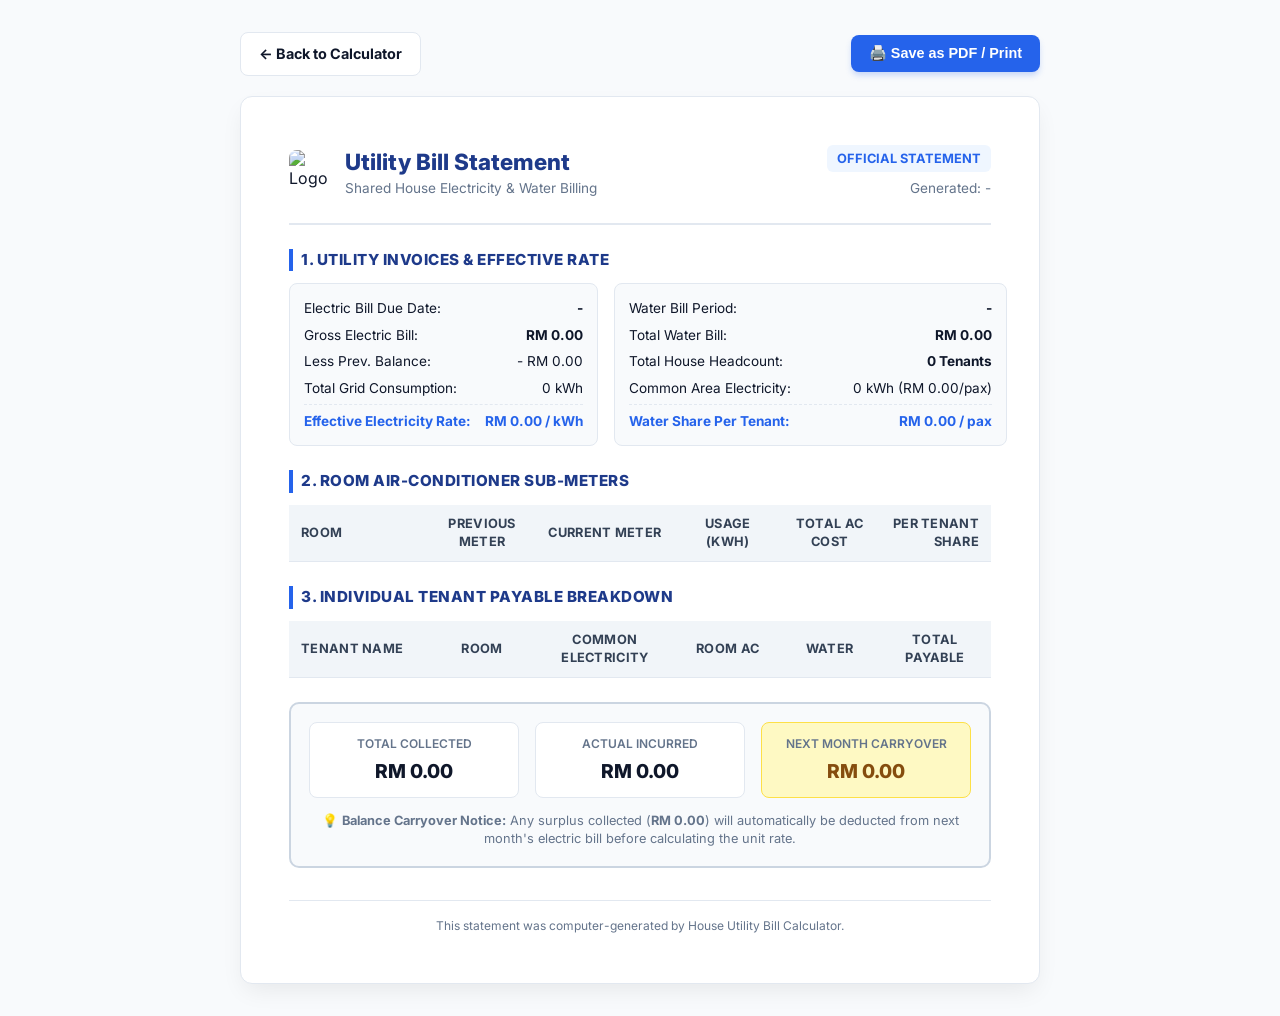
==== public/invoice.html @ c5eea4b7 "change text alignment" ====
<!DOCTYPE html>
<html lang="en">
<head>
  <meta charset="UTF-8" />
  <meta name="viewport" content="width=device-width, initial-scale=1.0" />
  <title>House Utility Bill Invoice - PDF Report</title>
  <link rel="preconnect" href="https://fonts.googleapis.com" />
  <link rel="preconnect" href="https://fonts.gstatic.com" crossorigin />
  <link href="https://fonts.googleapis.com/css2?family=Inter:wght@400;500;600;700;800&family=JetBrains+Mono:wght@500;700&display=swap" rel="stylesheet" />
  <link rel="icon" type="image/svg+xml" href="favicon.svg" />
  <style>
    :root {
      --primary: #1e3a8a;
      --accent: #2563eb;
      --text: #0f172a;
      --text-muted: #64748b;
      --border: #e2e8f0;
      --bg: #f8fafc;
      --highlight: #fef08a;
    }

    * {
      box-sizing: border-box;
      margin: 0;
      padding: 0;
    }

    body {
      font-family: 'Inter', system-ui, -apple-system, sans-serif;
      background: var(--bg);
      color: var(--text);
      padding: 32px 16px;
      line-height: 1.5;
    }

    /* Print Toolbar */
    .print-toolbar {
      max-width: 800px;
      margin: 0 auto 20px auto;
      display: flex;
      justify-content: space-between;
      align-items: center;
    }

    .btn {
      display: inline-flex;
      align-items: center;
      gap: 8px;
      padding: 10px 18px;
      font-size: 0.9rem;
      font-weight: 700;
      border-radius: 8px;
      border: none;
      cursor: pointer;
      text-decoration: none;
      transition: all 0.2s;
    }

    .btn-primary {
      background: var(--accent);
      color: #ffffff;
      box-shadow: 0 4px 6px -1px rgba(37, 99, 235, 0.25);
    }

    .btn-primary:hover {
      background: #1d4ed8;
    }

    .btn-secondary {
      background: #ffffff;
      color: var(--text);
      border: 1px solid var(--border);
    }

    .btn-secondary:hover {
      background: #f1f5f9;
    }

    /* A4 Paper Container */
    .invoice-paper {
      max-width: 800px;
      margin: 0 auto;
      background: #ffffff;
      padding: 48px;
      border-radius: 12px;
      border: 1px solid var(--border);
      box-shadow: 0 10px 25px -5px rgba(0, 0, 0, 0.08);
    }

    /* Header */
    .invoice-header {
      display: flex;
      justify-content: space-between;
      align-items: flex-start;
      border-bottom: 2px solid var(--border);
      padding-bottom: 24px;
      margin-bottom: 24px;
    }

    .brand-title {
      display: flex;
      align-items: center;
      gap: 12px;
    }

    .brand-title img {
      width: 44px;
      height: 44px;
      border-radius: 8px;
    }

    .brand-title h1 {
      font-size: 1.4rem;
      font-weight: 800;
      color: var(--primary);
    }

    .brand-title p {
      font-size: 0.85rem;
      color: var(--text-muted);
    }

    .invoice-meta {
      text-align: right;
    }

    .meta-badge {
      display: inline-block;
      background: #eff6ff;
      color: var(--accent);
      padding: 4px 10px;
      border-radius: 6px;
      font-weight: 700;
      font-size: 0.8rem;
      text-transform: uppercase;
      margin-bottom: 6px;
    }

    .meta-date {
      font-size: 0.85rem;
      color: var(--text-muted);
    }

    /* Section Boxes */
    .section-title {
      font-size: 0.95rem;
      font-weight: 800;
      color: var(--primary);
      text-transform: uppercase;
      letter-spacing: 0.5px;
      margin-bottom: 12px;
      border-left: 4px solid var(--accent);
      padding-left: 8px;
    }

    .grid-2 {
      display: grid;
      grid-template-columns: 44% 56%;
      gap: 16px;
      margin-bottom: 24px;
    }

    .info-card {
      background: #f8fafc;
      border: 1px solid var(--border);
      border-radius: 8px;
      padding: 14px;
    }

    .info-row {
      display: flex;
      justify-content: space-between;
      align-items: center;
      gap: 8px;
      font-size: 0.85rem;
      margin-bottom: 6px;
    }

    .info-row:last-child {
      margin-bottom: 0;
    }

    .info-row span:first-child {
      white-space: nowrap;
    }

    #docCommonKwh {
      text-align: left !important;
      white-space: nowrap;
    }

    .info-row.highlight {
      font-weight: 700;
      color: var(--accent);
      border-top: 1px dashed var(--border);
      padding-top: 6px;
      margin-top: 6px;
    }

    /* Tables */
    .table-section {
      margin-bottom: 24px;
    }

    table {
      width: 100%;
      border-collapse: collapse;
      font-size: 0.875rem;
      table-layout: fixed;
      font-variant-numeric: tabular-nums;
    }

    th, td {
      padding: 10px 12px;
      border-bottom: 1px solid var(--border);
      vertical-align: middle;
      box-sizing: border-box;
      line-height: 1.4;
    }

    th {
      background: #f1f5f9;
      font-weight: 700;
      color: #334155;
      font-size: 0.8rem;
      text-transform: uppercase;
      letter-spacing: 0.3px;
      word-break: break-word;
      text-align: center;
    }

    td {
      text-align: left;
    }

    .text-right {
      text-align: right !important;
    }

    .text-left {
      text-align: left !important;
    }

    .text-center {
      text-align: center !important;
    }

    .tenant-badge {
      font-weight: 700;
      color: #0f172a;
    }

    .amount-badge {
      font-weight: 800;
      background: var(--highlight);
      padding: 3px 8px;
      border-radius: 4px;
      color: #78350f;
    }

    /* Room Table */
    .room-table th {
      background: #fafafa;
    }

    /* Reconciliation Box */
    .summary-card {
      background: #f8fafc;
      border: 2px solid #cbd5e1;
      border-radius: 10px;
      padding: 18px;
      margin-top: 24px;
    }

    .summary-grid {
      display: grid;
      grid-template-columns: repeat(3, 1fr);
      gap: 16px;
      text-align: center;
      margin-bottom: 14px;
    }

    .summary-item {
      background: #ffffff;
      padding: 12px;
      border-radius: 8px;
      border: 1px solid var(--border);
    }

    .summary-label {
      font-size: 0.75rem;
      font-weight: 600;
      color: var(--text-muted);
      text-transform: uppercase;
      margin-bottom: 4px;
    }

    .summary-val {
      font-size: 1.2rem;
      font-weight: 800;
      color: var(--text);
    }

    .summary-item.balance-item {
      background: #fef9c3;
      border-color: #fde047;
    }

    .summary-item.balance-item .summary-val {
      color: #854d0e;
    }

    .carryover-note {
      font-size: 0.8rem;
      color: #64748b;
      text-align: center;
      line-height: 1.4;
    }

    .footer-note {
      margin-top: 32px;
      padding-top: 16px;
      border-top: 1px solid var(--border);
      font-size: 0.75rem;
      color: var(--text-muted);
      text-align: center;
    }

    /* Print Styles */
    @media print {
      body {
        background: #ffffff;
        padding: 0;
      }

      .print-toolbar {
        display: none !important;
      }

      .invoice-paper {
        border: none;
        box-shadow: none;
        padding: 0;
        max-width: 100%;
      }

      @page {
        margin: 15mm;
        size: A4 portrait;
      }
    }
  </style>
</head>
<body>
  <!-- Print Control Bar -->
  <div class="print-toolbar">
    <a href="index.html" class="btn btn-secondary">
      ← Back to Calculator
    </a>
    <button onclick="window.print()" class="btn btn-primary">
      🖨️ Save as PDF / Print
    </button>
  </div>

  <!-- A4 Invoice Document -->
  <div class="invoice-paper" id="invoicePaper">
    <!-- Header -->
    <div class="invoice-header">
      <div class="brand-title">
        <img src="favicon.svg" alt="Logo" />
        <div>
          <h1>Utility Bill Statement</h1>
          <p>Shared House Electricity & Water Billing</p>
        </div>
      </div>
      <div class="invoice-meta">
        <span class="meta-badge">Official Statement</span>
        <div class="meta-date" id="docGeneratedDate">Generated: -</div>
      </div>
    </div>

    <!-- 1. General Invoice & Rate Details -->
    <div class="section-title">1. Utility Invoices & Effective Rate</div>
    <div class="grid-2">
      <div class="info-card">
        <div class="info-row">
          <span>Electric Bill Due Date:</span>
          <strong id="docElecDate">-</strong>
        </div>
        <div class="info-row">
          <span>Gross Electric Bill:</span>
          <strong id="docGrossElec">RM 0.00</strong>
        </div>
        <div class="info-row">
          <span>Less Prev. Balance:</span>
          <span id="docPrevBalance">- RM 0.00</span>
        </div>
        <div class="info-row">
          <span>Total Grid Consumption:</span>
          <span id="docTotalKwh">0 kWh</span>
        </div>
        <div class="info-row highlight">
          <span>Effective Electricity Rate:</span>
          <strong id="docUnitRate">RM 0.00 / kWh</strong>
        </div>
      </div>

      <div class="info-card">
        <div class="info-row">
          <span>Water Bill Period:</span>
          <strong id="docWaterPeriod">-</strong>
        </div>
        <div class="info-row">
          <span>Total Water Bill:</span>
          <strong id="docWaterAmount">RM 0.00</strong>
        </div>
        <div class="info-row">
          <span>Total House Headcount:</span>
          <strong id="docHeadcount">0 Tenants</strong>
        </div>
        <div class="info-row">
          <span>Common Area Electricity:</span>
          <span id="docCommonKwh" class="text-left" style="text-align: left !important; display: inline-block;">0 kWh (RM 0.00/pax)</span>
        </div>
        <div class="info-row highlight">
          <span>Water Share Per Tenant:</span>
          <strong id="docWaterPerPerson">RM 0.00 / pax</strong>
        </div>
      </div>
    </div>

    <!-- 2. Room Sub-meter Usages -->
    <div class="section-title">2. Room Air-Conditioner Sub-Meters</div>
    <div class="table-section">
      <table>
        <colgroup>
          <col style="width: 20%;" />
          <col style="width: 15%;" />
          <col style="width: 20%;" />
          <col style="width: 15%;" />
          <col style="width: 14%;" />
          <col style="width: 16%;" />
        </colgroup>
        <thead>
          <tr>
            <th class="text-left">Room</th>
            <th class="text-center">Previous Meter</th>
            <th class="text-center">Current Meter</th>
            <th class="text-center">Usage (kWh)</th>
            <th class="text-center">Total AC Cost</th>
            <th class="text-right">Per Tenant Share</th>
          </tr>
        </thead>
        <tbody id="docRoomTableBody">
          <!-- Populated dynamically -->
        </tbody>
      </table>
    </div>

    <!-- 3. Individual Tenant Payable Breakdown -->
    <div class="section-title">3. Individual Tenant Payable Breakdown</div>
    <div class="table-section">
      <table>
        <colgroup>
          <col style="width: 20%;" />
          <col style="width: 15%;" />
          <col style="width: 20%;" />
          <col style="width: 15%;" />
          <col style="width: 14%;" />
          <col style="width: 16%;" />
        </colgroup>
        <thead>
          <tr>
            <th class="text-left">Tenant Name</th>
            <th class="text-center">Room</th>
            <th class="text-center">COMMON ELECTRICITY</th>
            <th class="text-center">Room AC</th>
            <th class="text-center">Water</th>
            <th class="text-center">Total Payable</th>
          </tr>
        </thead>
        <tbody id="docTenantTableBody">
          <!-- Populated dynamically -->
        </tbody>
      </table>
    </div>

    <!-- 4. Financial Summary & Carryover -->
    <div class="summary-card">
      <div class="summary-grid">
        <div class="summary-item">
          <div class="summary-label">Total Collected</div>
          <div class="summary-val" id="docTotalCollected">RM 0.00</div>
        </div>
        <div class="summary-item">
          <div class="summary-label">Actual Incurred</div>
          <div class="summary-val" id="docActualPayable">RM 0.00</div>
        </div>
        <div class="summary-item balance-item">
          <div class="summary-label">Next Month Carryover</div>
          <div class="summary-val" id="docNextBalance">RM 0.00</div>
        </div>
      </div>
      <p class="carryover-note">
        💡 <strong>Balance Carryover Notice:</strong> Any surplus collected (<strong><span id="docBalanceText">RM 0.00</span></strong>) will automatically be deducted from next month's electric bill before calculating the unit rate.
      </p>
    </div>

    <!-- Footer -->
    <div class="footer-note">
      This statement was computer-generated by House Utility Bill Calculator.
    </div>
  </div>

  <script>
    document.addEventListener("DOMContentLoaded", () => {
      loadInvoiceData();
    });

    function loadInvoiceData() {
      const saved = localStorage.getItem("utility_calculator_user_data") || localStorage.getItem("bill_calc_state_v4") || localStorage.getItem("bill_calc_state_v2") || localStorage.getItem("bill_calc_state");
      if (!saved) return;
      
      try {
        const state = JSON.parse(saved);
        renderInvoice(state);
      } catch (e) {
        console.error("Failed to parse invoice state:", e);
      }
    }

    function renderInvoice(state) {
      const elecDateStr = formatElectricDate(state.electricDate);
      const waterPeriodStr = formatWaterPeriod(state.waterStartDate, state.waterEndDate);

      const electricAmount = parseFloat(state.electricAmount) || 0;
      const prevBalance = parseFloat(state.prevBalance) || 0;
      const totalKwh = parseFloat(state.totalKwh) || 0;
      const waterAmount = parseFloat(state.waterAmount) || 0;
      const rateMode = state.rateMode || "ceil";
      const manualRate = parseFloat(state.manualRate) || 0;

      // Effective Rate
      const netElectric = Math.max(0, electricAmount - prevBalance);
      const rawRate = totalKwh > 0 ? netElectric / totalKwh : 0;
      let unitRate = (rateMode === "manual") ? manualRate : Math.ceil(rawRate * 100) / 100;

      // Aggregations
      let totalHeadcount = 0;
      let totalRoomKwh = 0;
      const roomCalculations = [];

      (state.rooms || []).forEach((r, idx) => {
        const prev = (r.prevMeter !== "" && r.prevMeter !== null) ? parseFloat(r.prevMeter) || 0 : 0;
        const curr = (r.currMeter !== "" && r.currMeter !== null) ? parseFloat(r.currMeter) || 0 : 0;
        const kwh = Math.max(0, curr - prev);
        totalRoomKwh += kwh;

        const roomName = (r.name && r.name.trim()) ? r.name.trim() : `Room ${idx + 1}`;
        const tenantList = (Array.isArray(r.tenants) ? r.tenants : [r.tenants])
          .map(t => (typeof t === "string" ? t.trim() : ""))
          .filter(Boolean);

        const effectiveTenants = tenantList.length > 0 ? tenantList : [`Tenant ${totalHeadcount + 1}`];
        totalHeadcount += effectiveTenants.length;

        const roomCost = kwh * unitRate;
        const perTenantAc = effectiveTenants.length > 0 ? (roomCost / effectiveTenants.length) : 0;

        roomCalculations.push({
          name: roomName,
          prevMeter: prev,
          currMeter: curr,
          kwh: kwh,
          roomCost: roomCost,
          perTenantAc: perTenantAc,
          tenants: effectiveTenants
        });
      });

      const commonKwh = Math.max(0, totalKwh - totalRoomKwh);
      const commonCostPerPerson = totalHeadcount > 0 ? ((commonKwh * unitRate) / totalHeadcount) : 0;
      const waterCostPerPerson = totalHeadcount > 0 ? (waterAmount / totalHeadcount) : 0;

      // Tenant Rows
      const tenantRows = [];
      roomCalculations.forEach(r => {
        r.tenants.forEach(t => {
          const total = commonCostPerPerson + r.perTenantAc + waterCostPerPerson;
          tenantRows.push({
            tenant: t,
            room: r.name,
            common: commonCostPerPerson,
            roomAc: r.perTenantAc,
            water: waterCostPerPerson,
            total: total
          });
        });
      });

      const totalCollected = tenantRows.reduce((sum, t) => sum + round2(t.total), 0);
      const actualPayable = electricAmount + waterAmount;
      const nextMonthBalance = Math.max(0, totalCollected - actualPayable);

      // Populate DOM Elements
      const now = new Date();
      const day = String(now.getDate()).padStart(2, "0");
      const monthNames = ["Jan", "Feb", "Mar", "Apr", "May", "Jun", "Jul", "Aug", "Sep", "Oct", "Nov", "Dec"];
      const month = monthNames[now.getMonth()];
      const year = now.getFullYear();
      document.getElementById("docGeneratedDate").textContent = `Generated: ${day} ${month} ${year}`;
      document.getElementById("docElecDate").textContent = elecDateStr;
      document.getElementById("docGrossElec").textContent = `RM ${electricAmount.toFixed(2)}`;
      document.getElementById("docPrevBalance").textContent = `- RM ${prevBalance.toFixed(2)}`;
      document.getElementById("docTotalKwh").textContent = `${totalKwh.toFixed(0)} kWh`;
      document.getElementById("docUnitRate").textContent = `RM ${unitRate.toFixed(2)} / kWh`;

      document.getElementById("docWaterPeriod").textContent = waterPeriodStr;
      document.getElementById("docWaterAmount").textContent = `RM ${waterAmount.toFixed(2)}`;
      document.getElementById("docHeadcount").textContent = `${totalHeadcount} Tenants`;
      document.getElementById("docCommonKwh").textContent = `${commonKwh.toFixed(0)} kWh (RM ${commonCostPerPerson.toFixed(2)}/pax)`;
      document.getElementById("docWaterPerPerson").textContent = `RM ${waterCostPerPerson.toFixed(2)} / pax`;

      // Room Table
      const roomTbody = document.getElementById("docRoomTableBody");
      roomTbody.innerHTML = "";
      roomCalculations.forEach(r => {
        const tr = document.createElement("tr");
        tr.innerHTML = `
          <td class="text-left"><strong>${escapeHtml(r.name)}</strong></td>
          <td class="text-center">${r.prevMeter}</td>
          <td class="text-center">${r.currMeter}</td>
          <td class="text-center">${r.kwh.toFixed(0)} kWh</td>
          <td class="text-center">RM ${r.roomCost.toFixed(2)}</td>
          <td class="text-right"><strong>RM ${r.perTenantAc.toFixed(2)}</strong></td>
        `;
        roomTbody.appendChild(tr);
      });

      // Tenant Table
      const tenantTbody = document.getElementById("docTenantTableBody");
      tenantTbody.innerHTML = "";
      tenantRows.forEach(t => {
        const tr = document.createElement("tr");
        tr.innerHTML = `
          <td class="text-left"><span class="tenant-badge">${escapeHtml(t.tenant)}</span></td>
          <td class="text-center">${escapeHtml(t.room)}</td>
          <td class="text-center">RM ${round2(t.common).toFixed(2)}</td>
          <td class="text-center">RM ${round2(t.roomAc).toFixed(2)}</td>
          <td class="text-center">RM ${round2(t.water).toFixed(2)}</td>
          <td class="text-right"><span class="amount-badge">RM ${round2(t.total).toFixed(2)}</span></td>
        `;
        tenantTbody.appendChild(tr);
      });

      // Summary
      document.getElementById("docTotalCollected").textContent = `RM ${totalCollected.toFixed(2)}`;
      document.getElementById("docActualPayable").textContent = `RM ${actualPayable.toFixed(2)}`;
      document.getElementById("docNextBalance").textContent = `RM ${nextMonthBalance.toFixed(2)}`;
      document.getElementById("docBalanceText").textContent = `RM ${nextMonthBalance.toFixed(2)}`;
    }

    function formatElectricDate(dateStr) {
      if (!dateStr) return "Current Period";
      try {
        const [year, month, day] = dateStr.split("-").map(Number);
        const date = new Date(year, month - 1, day);
        return `${day} ${date.toLocaleDateString("en-US", { month: "long" })} ${year}`;
      } catch (e) {
        return dateStr;
      }
    }

    function formatWaterPeriod(startStr, endStr) {
      if (!startStr && !endStr) return "Current Period";
      try {
        if (startStr && endStr) {
          const [y1, m1, d1] = startStr.split("-").map(Number);
          const [y2, m2, d2] = endStr.split("-").map(Number);
          const m1Name = new Date(y1, m1 - 1, d1).toLocaleDateString("en-US", { month: "long" });
          const m2Name = new Date(y2, m2 - 1, d2).toLocaleDateString("en-US", { month: "long" });
          return (y1 === y2 && m1 === m2) ? `${m1Name} ${y1}` : `${m1Name} to ${m2Name} ${y2}`;
        }
        return "Current Period";
      } catch (e) {
        return `${startStr} to ${endStr}`;
      }
    }

    function round2(num) {
      return Math.round((num + Number.EPSILON) * 100) / 100;
    }

    function escapeHtml(str) {
      return String(str).replace(/&/g, "&amp;").replace(/</g, "&lt;").replace(/>/g, "&gt;").replace(/"/g, "&quot;");
    }
  </script>
</body>
</html>
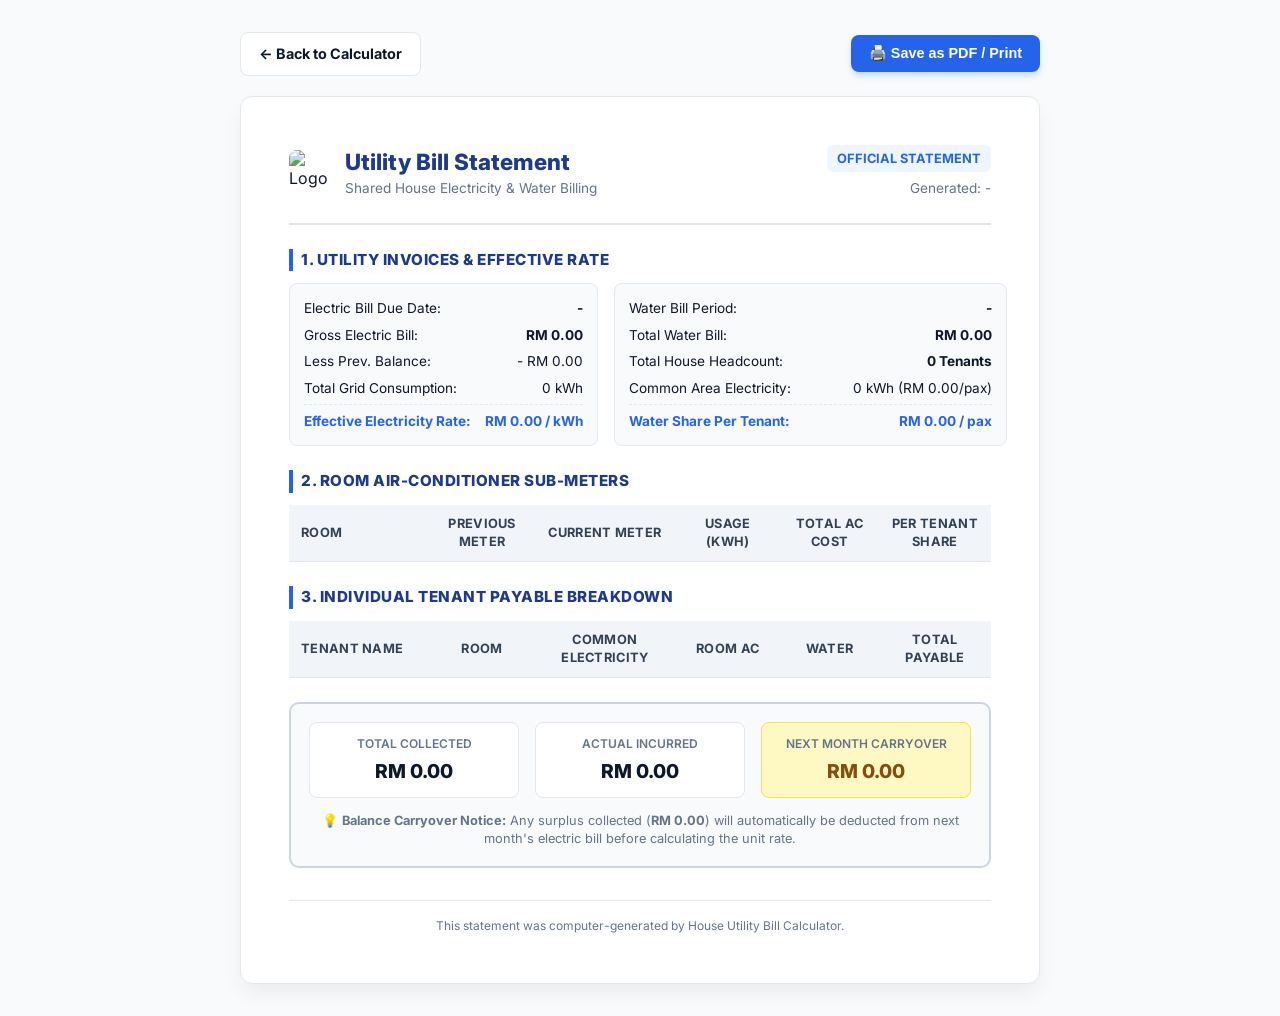
==== commit 76d7d754: "modify text" ====
--- a/public/invoice.html
+++ b/public/invoice.html
@@ -448,7 +448,7 @@
             <th class="text-center">Current Meter</th>
             <th class="text-center">Usage (kWh)</th>
             <th class="text-center">Total AC Cost</th>
-            <th class="text-right">Per Tenant Share</th>
+            <th class="text-center">Per Tenant Share</th>
           </tr>
         </thead>
         <tbody id="docRoomTableBody">
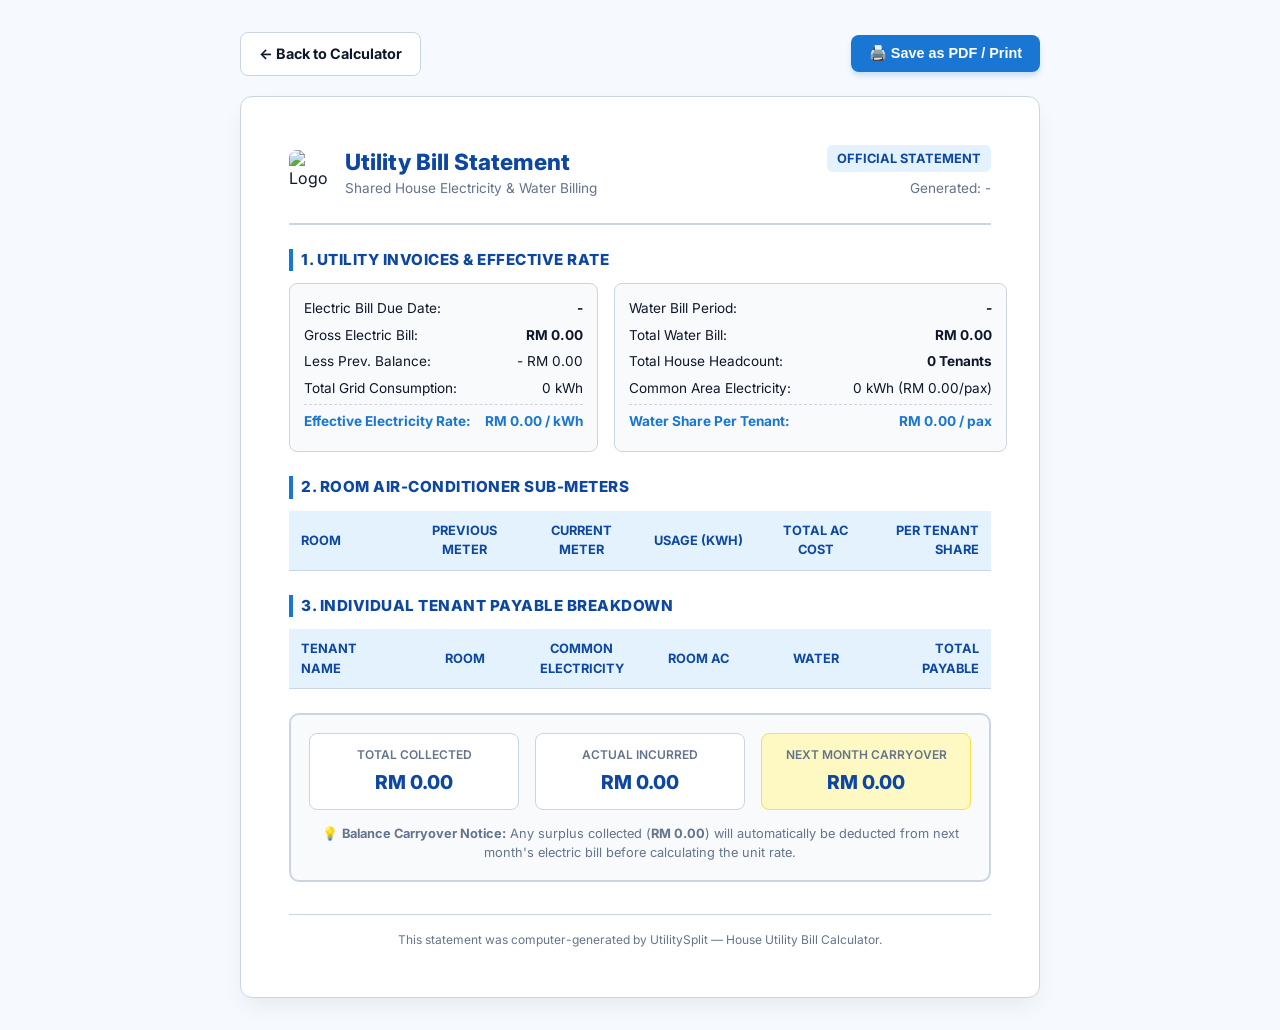
==== commit aa840bc2: "new version changes" ====
--- a/public/invoice.html
+++ b/public/invoice.html
@@ -3,19 +3,19 @@
 <head>
   <meta charset="UTF-8" />
   <meta name="viewport" content="width=device-width, initial-scale=1.0" />
-  <title>House Utility Bill Invoice - PDF Report</title>
+  <title>House Utility Bill Invoice - Official Statement</title>
   <link rel="preconnect" href="https://fonts.googleapis.com" />
   <link rel="preconnect" href="https://fonts.gstatic.com" crossorigin />
   <link href="https://fonts.googleapis.com/css2?family=Inter:wght@400;500;600;700;800&family=JetBrains+Mono:wght@500;700&display=swap" rel="stylesheet" />
   <link rel="icon" type="image/svg+xml" href="favicon.svg" />
   <style>
     :root {
-      --primary: #1e3a8a;
-      --accent: #2563eb;
+      --primary: #0d47a1;
+      --accent: #1976d2;
       --text: #0f172a;
       --text-muted: #64748b;
-      --border: #e2e8f0;
-      --bg: #f8fafc;
+      --border: #cbd5e1;
+      --bg: #f6fafe;
       --highlight: #fef08a;
     }
 
@@ -33,7 +33,6 @@
       line-height: 1.5;
     }
 
-    /* Print Toolbar */
     .print-toolbar {
       max-width: 800px;
       margin: 0 auto 20px auto;
@@ -59,11 +58,11 @@
     .btn-primary {
       background: var(--accent);
       color: #ffffff;
-      box-shadow: 0 4px 6px -1px rgba(37, 99, 235, 0.25);
+      box-shadow: 0 4px 6px -1px rgba(25, 118, 210, 0.25);
     }
 
     .btn-primary:hover {
-      background: #1d4ed8;
+      background: var(--primary);
     }
 
     .btn-secondary {
@@ -72,11 +71,6 @@
       border: 1px solid var(--border);
     }
 
-    .btn-secondary:hover {
-      background: #f1f5f9;
-    }
-
-    /* A4 Paper Container */
     .invoice-paper {
       max-width: 800px;
       margin: 0 auto;
@@ -87,7 +81,6 @@
       box-shadow: 0 10px 25px -5px rgba(0, 0, 0, 0.08);
     }
 
-    /* Header */
     .invoice-header {
       display: flex;
       justify-content: space-between;
@@ -126,8 +119,8 @@
 
     .meta-badge {
       display: inline-block;
-      background: #eff6ff;
-      color: var(--accent);
+      background: #e3f2fd;
+      color: var(--primary);
       padding: 4px 10px;
       border-radius: 6px;
       font-weight: 700;
@@ -141,7 +134,6 @@
       color: var(--text-muted);
     }
 
-    /* Section Boxes */
     .section-title {
       font-size: 0.95rem;
       font-weight: 800;
@@ -176,19 +168,6 @@
       margin-bottom: 6px;
     }
 
-    .info-row:last-child {
-      margin-bottom: 0;
-    }
-
-    .info-row span:first-child {
-      white-space: nowrap;
-    }
-
-    #docCommonKwh {
-      text-align: left !important;
-      white-space: nowrap;
-    }
-
     .info-row.highlight {
       font-weight: 700;
       color: var(--accent);
@@ -197,7 +176,6 @@
       margin-top: 6px;
     }
 
-    /* Tables */
     .table-section {
       margin-bottom: 24px;
     }
@@ -214,36 +192,20 @@
       padding: 10px 12px;
       border-bottom: 1px solid var(--border);
       vertical-align: middle;
-      box-sizing: border-box;
-      line-height: 1.4;
     }
 
     th {
-      background: #f1f5f9;
+      background: #e3f2fd;
       font-weight: 700;
-      color: #334155;
+      color: var(--primary);
       font-size: 0.8rem;
       text-transform: uppercase;
-      letter-spacing: 0.3px;
-      word-break: break-word;
       text-align: center;
     }
 
-    td {
-      text-align: left;
-    }
-
-    .text-right {
-      text-align: right !important;
-    }
-
-    .text-left {
-      text-align: left !important;
-    }
-
-    .text-center {
-      text-align: center !important;
-    }
+    .text-right { text-align: right !important; }
+    .text-left { text-align: left !important; }
+    .text-center { text-align: center !important; }
 
     .tenant-badge {
       font-weight: 700;
@@ -258,12 +220,6 @@
       color: #78350f;
     }
 
-    /* Room Table */
-    .room-table th {
-      background: #fafafa;
-    }
-
-    /* Reconciliation Box */
     .summary-card {
       background: #f8fafc;
       border: 2px solid #cbd5e1;
@@ -298,23 +254,18 @@
     .summary-val {
       font-size: 1.2rem;
       font-weight: 800;
-      color: var(--text);
+      color: var(--primary);
     }
 
     .summary-item.balance-item {
       background: #fef9c3;
       border-color: #fde047;
-    }
-
-    .summary-item.balance-item .summary-val {
-      color: #854d0e;
     }
 
     .carryover-note {
       font-size: 0.8rem;
       color: #64748b;
       text-align: center;
-      line-height: 1.4;
     }
 
     .footer-note {
@@ -326,51 +277,27 @@
       text-align: center;
     }
 
-    /* Print Styles */
     @media print {
-      body {
-        background: #ffffff;
-        padding: 0;
-      }
-
-      .print-toolbar {
-        display: none !important;
-      }
-
-      .invoice-paper {
-        border: none;
-        box-shadow: none;
-        padding: 0;
-        max-width: 100%;
-      }
-
-      @page {
-        margin: 15mm;
-        size: A4 portrait;
-      }
+      body { background: #ffffff; padding: 0; }
+      .print-toolbar { display: none !important; }
+      .invoice-paper { border: none; box-shadow: none; padding: 0; max-width: 100%; }
+      @page { margin: 15mm; size: A4 portrait; }
     }
   </style>
 </head>
 <body>
-  <!-- Print Control Bar -->
   <div class="print-toolbar">
-    <a href="index.html" class="btn btn-secondary">
-      ← Back to Calculator
-    </a>
-    <button onclick="window.print()" class="btn btn-primary">
-      🖨️ Save as PDF / Print
-    </button>
+    <a href="index.html" class="btn btn-secondary">← Back to Calculator</a>
+    <button onclick="window.print()" class="btn btn-primary">🖨️ Save as PDF / Print</button>
   </div>
 
-  <!-- A4 Invoice Document -->
   <div class="invoice-paper" id="invoicePaper">
-    <!-- Header -->
     <div class="invoice-header">
       <div class="brand-title">
         <img src="favicon.svg" alt="Logo" />
         <div>
           <h1>Utility Bill Statement</h1>
-          <p>Shared House Electricity & Water Billing</p>
+          <p>Shared House Electricity &amp; Water Billing</p>
         </div>
       </div>
       <div class="invoice-meta">
@@ -379,68 +306,28 @@
       </div>
     </div>
 
-    <!-- 1. General Invoice & Rate Details -->
-    <div class="section-title">1. Utility Invoices & Effective Rate</div>
+    <div class="section-title">1. Utility Invoices &amp; Effective Rate</div>
     <div class="grid-2">
       <div class="info-card">
-        <div class="info-row">
-          <span>Electric Bill Due Date:</span>
-          <strong id="docElecDate">-</strong>
-        </div>
-        <div class="info-row">
-          <span>Gross Electric Bill:</span>
-          <strong id="docGrossElec">RM 0.00</strong>
-        </div>
-        <div class="info-row">
-          <span>Less Prev. Balance:</span>
-          <span id="docPrevBalance">- RM 0.00</span>
-        </div>
-        <div class="info-row">
-          <span>Total Grid Consumption:</span>
-          <span id="docTotalKwh">0 kWh</span>
-        </div>
-        <div class="info-row highlight">
-          <span>Effective Electricity Rate:</span>
-          <strong id="docUnitRate">RM 0.00 / kWh</strong>
-        </div>
+        <div class="info-row"><span>Electric Bill Due Date:</span><strong id="docElecDate">-</strong></div>
+        <div class="info-row"><span>Gross Electric Bill:</span><strong id="docGrossElec">RM 0.00</strong></div>
+        <div class="info-row"><span>Less Prev. Balance:</span><span id="docPrevBalance">- RM 0.00</span></div>
+        <div class="info-row"><span>Total Grid Consumption:</span><span id="docTotalKwh">0 kWh</span></div>
+        <div class="info-row highlight"><span>Effective Electricity Rate:</span><strong id="docUnitRate">RM 0.00 / kWh</strong></div>
       </div>
 
       <div class="info-card">
-        <div class="info-row">
-          <span>Water Bill Period:</span>
-          <strong id="docWaterPeriod">-</strong>
-        </div>
-        <div class="info-row">
-          <span>Total Water Bill:</span>
-          <strong id="docWaterAmount">RM 0.00</strong>
-        </div>
-        <div class="info-row">
-          <span>Total House Headcount:</span>
-          <strong id="docHeadcount">0 Tenants</strong>
-        </div>
-        <div class="info-row">
-          <span>Common Area Electricity:</span>
-          <span id="docCommonKwh" class="text-left" style="text-align: left !important; display: inline-block;">0 kWh (RM 0.00/pax)</span>
-        </div>
-        <div class="info-row highlight">
-          <span>Water Share Per Tenant:</span>
-          <strong id="docWaterPerPerson">RM 0.00 / pax</strong>
-        </div>
+        <div class="info-row"><span>Water Bill Period:</span><strong id="docWaterPeriod">-</strong></div>
+        <div class="info-row"><span>Total Water Bill:</span><strong id="docWaterAmount">RM 0.00</strong></div>
+        <div class="info-row"><span>Total House Headcount:</span><strong id="docHeadcount">0 Tenants</strong></div>
+        <div class="info-row"><span>Common Area Electricity:</span><span id="docCommonKwh">0 kWh (RM 0.00/pax)</span></div>
+        <div class="info-row highlight"><span>Water Share Per Tenant:</span><strong id="docWaterPerPerson">RM 0.00 / pax</strong></div>
       </div>
     </div>
 
-    <!-- 2. Room Sub-meter Usages -->
     <div class="section-title">2. Room Air-Conditioner Sub-Meters</div>
     <div class="table-section">
       <table>
-        <colgroup>
-          <col style="width: 20%;" />
-          <col style="width: 15%;" />
-          <col style="width: 20%;" />
-          <col style="width: 15%;" />
-          <col style="width: 14%;" />
-          <col style="width: 16%;" />
-        </colgroup>
         <thead>
           <tr>
             <th class="text-left">Room</th>
@@ -448,44 +335,30 @@
             <th class="text-center">Current Meter</th>
             <th class="text-center">Usage (kWh)</th>
             <th class="text-center">Total AC Cost</th>
-            <th class="text-center">Per Tenant Share</th>
+            <th class="text-right">Per Tenant Share</th>
           </tr>
         </thead>
-        <tbody id="docRoomTableBody">
-          <!-- Populated dynamically -->
-        </tbody>
+        <tbody id="docRoomTableBody"></tbody>
       </table>
     </div>
 
-    <!-- 3. Individual Tenant Payable Breakdown -->
     <div class="section-title">3. Individual Tenant Payable Breakdown</div>
     <div class="table-section">
       <table>
-        <colgroup>
-          <col style="width: 20%;" />
-          <col style="width: 15%;" />
-          <col style="width: 20%;" />
-          <col style="width: 15%;" />
-          <col style="width: 14%;" />
-          <col style="width: 16%;" />
-        </colgroup>
         <thead>
           <tr>
             <th class="text-left">Tenant Name</th>
             <th class="text-center">Room</th>
-            <th class="text-center">COMMON ELECTRICITY</th>
+            <th class="text-center">Common Electricity</th>
             <th class="text-center">Room AC</th>
             <th class="text-center">Water</th>
-            <th class="text-center">Total Payable</th>
+            <th class="text-right">Total Payable</th>
           </tr>
         </thead>
-        <tbody id="docTenantTableBody">
-          <!-- Populated dynamically -->
-        </tbody>
+        <tbody id="docTenantTableBody"></tbody>
       </table>
     </div>
 
-    <!-- 4. Financial Summary & Carryover -->
     <div class="summary-card">
       <div class="summary-grid">
         <div class="summary-item">
@@ -506,28 +379,21 @@
       </p>
     </div>
 
-    <!-- Footer -->
     <div class="footer-note">
-      This statement was computer-generated by House Utility Bill Calculator.
+      This statement was computer-generated by UtilitySplit — House Utility Bill Calculator.
     </div>
   </div>
 
   <script>
     document.addEventListener("DOMContentLoaded", () => {
-      loadInvoiceData();
-    });
-
-    function loadInvoiceData() {
-      const saved = localStorage.getItem("utility_calculator_user_data") || localStorage.getItem("bill_calc_state_v4") || localStorage.getItem("bill_calc_state_v2") || localStorage.getItem("bill_calc_state");
+      const saved = localStorage.getItem("utility_calculator_user_data");
       if (!saved) return;
-      
       try {
-        const state = JSON.parse(saved);
-        renderInvoice(state);
+        renderInvoice(JSON.parse(saved));
       } catch (e) {
         console.error("Failed to parse invoice state:", e);
       }
-    }
+    });
 
     function renderInvoice(state) {
       const elecDateStr = formatElectricDate(state.electricDate);
@@ -540,12 +406,12 @@
       const rateMode = state.rateMode || "ceil";
       const manualRate = parseFloat(state.manualRate) || 0;
 
-      // Effective Rate
       const netElectric = Math.max(0, electricAmount - prevBalance);
       const rawRate = totalKwh > 0 ? netElectric / totalKwh : 0;
-      let unitRate = (rateMode === "manual") ? manualRate : Math.ceil(rawRate * 100) / 100;
-
-      // Aggregations
+      let unitRate = (rateMode === "manual")
+        ? manualRate
+        : (rateMode === "exact" ? rawRate : Math.ceil(rawRate * 100) / 100);
+
       let totalHeadcount = 0;
       let totalRoomKwh = 0;
       const roomCalculations = [];
@@ -558,7 +424,7 @@
 
         const roomName = (r.name && r.name.trim()) ? r.name.trim() : `Room ${idx + 1}`;
         const tenantList = (Array.isArray(r.tenants) ? r.tenants : [r.tenants])
-          .map(t => (typeof t === "string" ? t.trim() : ""))
+          .map(t => (typeof t === "object" && t !== null ? (t.name || "") : String(t || "")).trim())
           .filter(Boolean);
 
         const effectiveTenants = tenantList.length > 0 ? tenantList : [`Tenant ${totalHeadcount + 1}`];
@@ -571,9 +437,9 @@
           name: roomName,
           prevMeter: prev,
           currMeter: curr,
-          kwh: kwh,
-          roomCost: roomCost,
-          perTenantAc: perTenantAc,
+          kwh,
+          roomCost,
+          perTenantAc,
           tenants: effectiveTenants
         });
       });
@@ -582,7 +448,6 @@
       const commonCostPerPerson = totalHeadcount > 0 ? ((commonKwh * unitRate) / totalHeadcount) : 0;
       const waterCostPerPerson = totalHeadcount > 0 ? (waterAmount / totalHeadcount) : 0;
 
-      // Tenant Rows
       const tenantRows = [];
       roomCalculations.forEach(r => {
         r.tenants.forEach(t => {
@@ -593,7 +458,7 @@
             common: commonCostPerPerson,
             roomAc: r.perTenantAc,
             water: waterCostPerPerson,
-            total: total
+            total
           });
         });
       });
@@ -602,18 +467,13 @@
       const actualPayable = electricAmount + waterAmount;
       const nextMonthBalance = Math.max(0, totalCollected - actualPayable);
 
-      // Populate DOM Elements
       const now = new Date();
-      const day = String(now.getDate()).padStart(2, "0");
-      const monthNames = ["Jan", "Feb", "Mar", "Apr", "May", "Jun", "Jul", "Aug", "Sep", "Oct", "Nov", "Dec"];
-      const month = monthNames[now.getMonth()];
-      const year = now.getFullYear();
-      document.getElementById("docGeneratedDate").textContent = `Generated: ${day} ${month} ${year}`;
+      document.getElementById("docGeneratedDate").textContent = `Generated: ${now.toLocaleDateString("en-GB", { day: "2-digit", month: "short", year: "numeric" })}`;
       document.getElementById("docElecDate").textContent = elecDateStr;
       document.getElementById("docGrossElec").textContent = `RM ${electricAmount.toFixed(2)}`;
       document.getElementById("docPrevBalance").textContent = `- RM ${prevBalance.toFixed(2)}`;
       document.getElementById("docTotalKwh").textContent = `${totalKwh.toFixed(0)} kWh`;
-      document.getElementById("docUnitRate").textContent = `RM ${unitRate.toFixed(2)} / kWh`;
+      document.getElementById("docUnitRate").textContent = `RM ${unitRate.toFixed(rateMode === "exact" ? 4 : 2)} / kWh`;
 
       document.getElementById("docWaterPeriod").textContent = waterPeriodStr;
       document.getElementById("docWaterAmount").textContent = `RM ${waterAmount.toFixed(2)}`;
@@ -621,7 +481,6 @@
       document.getElementById("docCommonKwh").textContent = `${commonKwh.toFixed(0)} kWh (RM ${commonCostPerPerson.toFixed(2)}/pax)`;
       document.getElementById("docWaterPerPerson").textContent = `RM ${waterCostPerPerson.toFixed(2)} / pax`;
 
-      // Room Table
       const roomTbody = document.getElementById("docRoomTableBody");
       roomTbody.innerHTML = "";
       roomCalculations.forEach(r => {
@@ -637,7 +496,6 @@
         roomTbody.appendChild(tr);
       });
 
-      // Tenant Table
       const tenantTbody = document.getElementById("docTenantTableBody");
       tenantTbody.innerHTML = "";
       tenantRows.forEach(t => {
@@ -653,7 +511,6 @@
         tenantTbody.appendChild(tr);
       });
 
-      // Summary
       document.getElementById("docTotalCollected").textContent = `RM ${totalCollected.toFixed(2)}`;
       document.getElementById("docActualPayable").textContent = `RM ${actualPayable.toFixed(2)}`;
       document.getElementById("docNextBalance").textContent = `RM ${nextMonthBalance.toFixed(2)}`;
@@ -696,4 +553,4 @@
     }
   </script>
 </body>
-</html>
+</html>
